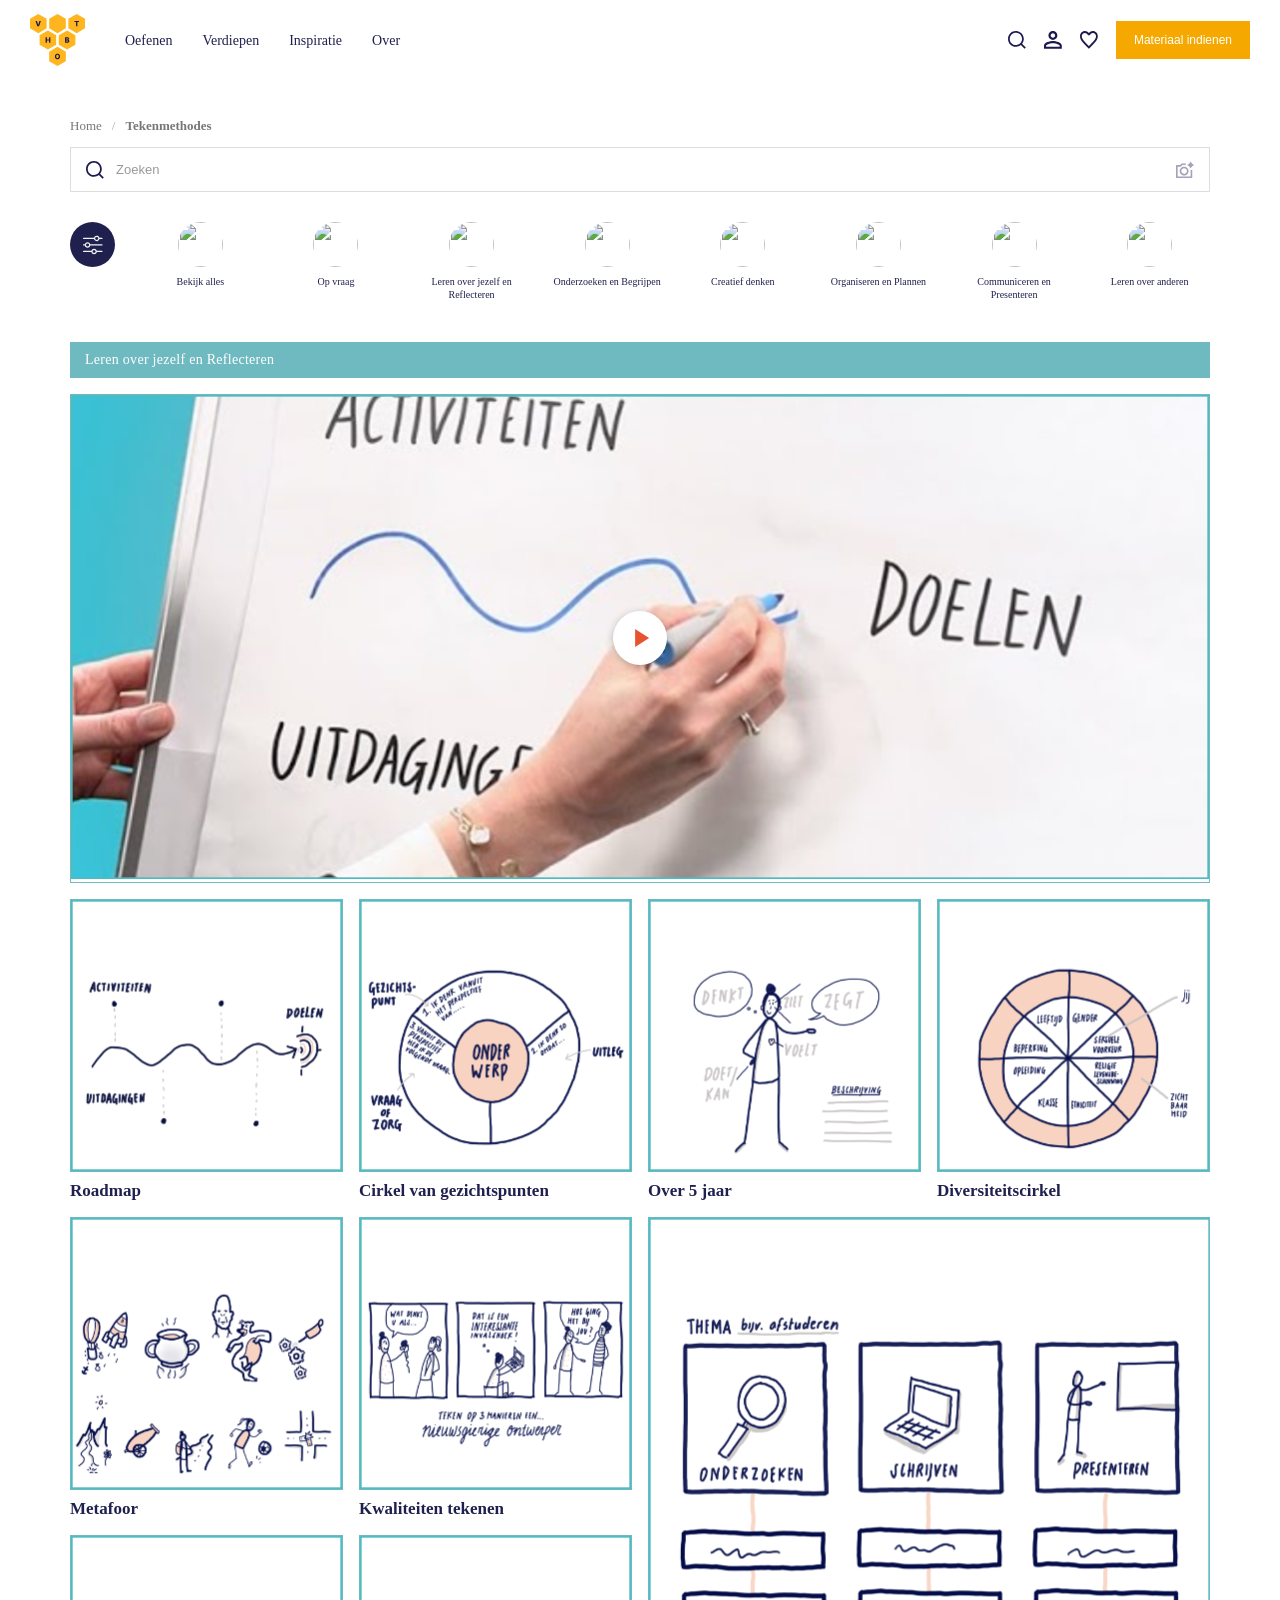
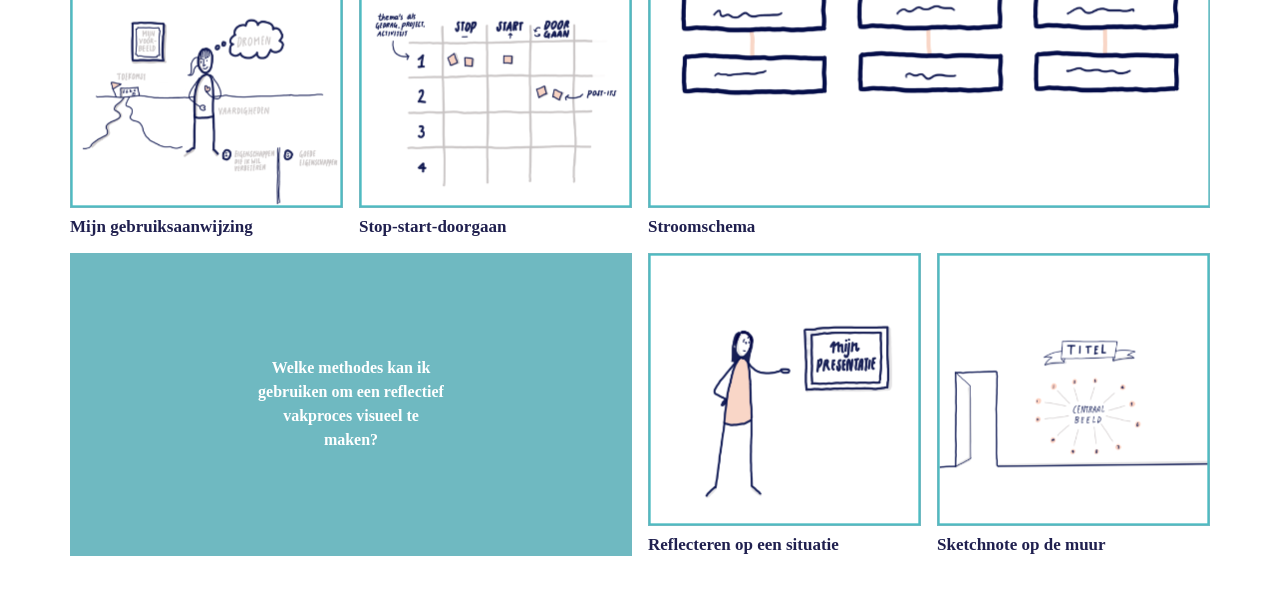
==== index.html @ 5bca2719 "initial" ====
<!doctype html>
<html lang="nl">
  <head>
    <meta charset="UTF-8" />
    <meta name="viewport" content="width=device-width, initial-scale=1.0" />
    <title>Visual Thinking</title>
    <link rel="icon" type="image/x-icon" href="images/favicon.svg">
    <link rel="stylesheet" href="styles/styles.css" />
  </head>
  <body>
    <header>
      <nav>
        <img src="images/logo.svg" alt="Logo van Visual Thinking" />

        <ul>
          <li class="dropdown">
            <a href="#">Oefenen</a>
            <ul class="dropdown-menu">
              <li><a href="#">Tekenmethodes</a></li>
              <li><a href="#">Cursussen</a></li>
            </ul>
          </li>

          <li class="dropdown">
            <a href="#">Verdiepen</a>
            <ul class="dropdown-menu">
              <li><a href="#">Kennisclips</a></li>
              <li><a href="#">Artikelen</a></li>
            </ul>
          </li>

          <li><a href="#">Inspiratie</a></li>
          <li><a href="#">Over</a></li>
        </ul>

        <div class="nav-icons">
          <img src="images/search.svg" alt="Zoeken" />
          <img src="images/person.svg" alt="Profiel" />
          <img src="images/like.svg" alt="Favorieten" />

          <button>Materiaal indienen</button>
        </div>
      </nav>
    </header>

    <main>
      <nav>
        <ul class="breadcrumb">
          <li><a href="#">Home</a></li>
          <li>Tekenmethodes</li>
        </ul>
      </nav>

      <section class="search-section">
        <div class="search-bar">
          <img src="images/search.svg" alt="Zoeken" />
          <input type="text" placeholder="Zoeken" />
          <img src="images/camera.svg" alt="" />
        </div>
      </section>

      <section class="categories">
        <a href="#" class="filter-button">
          <img src="images/filter.svg" alt="" />
        </a>

        <a href="#" class="category">
          <img src="" alt="" />
          <span>Bekijk alles</span>
        </a>

        <a href="#" class="category">
          <img src="" alt="" />
          <span>Op vraag</span>
        </a>

        <a href="#" class="category">
          <img src="" alt="" />
          <span>Leren over jezelf en Reflecteren</span>
        </a>

        <a href="#" class="category">
          <img src="" alt="" />
          <span>Onderzoeken en Begrijpen</span>
        </a>

        <a href="#" class="category">
          <img src="" alt="" />
          <span>Creatief denken</span>
        </a>

        <a href="#" class="category">
          <img src="" alt="" />
          <span>Organiseren en Plannen</span>
        </a>

        <a href="#" class="category">
          <img src="" alt="" />
          <span>Communiceren en Presenteren</span>
        </a>

        <a href="#" class="category">
          <img src="" alt="" />
          <span>Leren over anderen</span>
        </a>
      </section>

      <section class="methodes">
        <h2 class="methodes-titel">Leren over jezelf en Reflecteren</h2>

        <a href="#" class="methodes-video">
          <img
            src="images/video.svg"
            alt="Een hand tekent een roadmap op een flipover"
          />
          <span class="play-knop"></span>
        </a>

        <ul class="methodes-grid">
          <li>
            <a href="#" class="methode">
              <img src="images/roadmap.svg" alt="" />
              <span>Roadmap</span>
            </a>
          </li>
          <li>
            <a href="#" class="methode">
              <img src="images/gezichtspunten.svg" alt="" />
              <span>Cirkel van gezichtspunten</span>
            </a>
          </li>
          <li>
            <a href="#" class="methode">
              <img src="images/over-jaar.svg" alt="" />
              <span>Over 5 jaar</span>
            </a>
          </li>
          <li>
            <a href="#" class="methode">
              <img src="images/diversiteitscirkel.svg" alt="" />
              <span>Diversiteitscirkel</span>
            </a>
          </li>
          <li>
            <a href="#" class="methode">
              <img src="images/metafoor.svg" alt="" />
              <span>Metafoor</span>
            </a>
          </li>
          <li>
            <a href="#" class="methode">
              <img src="images/kwaliteit.svg" alt="" />
              <span>Kwaliteiten tekenen</span>
            </a>
          </li>
          <li class="breed">
            <a href="#" class="methode">
              <img src="images/stroomschema.svg" alt="" />
              <span>Stroomschema</span>
            </a>
          </li>
          <li>
            <a href="#" class="methode">
              <img src="images/gebruiksaanwijzing.svg" alt="" />
              <span>Mijn gebruiksaanwijzing</span>
            </a>
          </li>
          <li>
            <a href="#" class="methode">
              <img src="images/stop-start.svg" alt="" />
              <span>Stop-start-doorgaan</span>
            </a>
          </li>
          <li class="vraag">
            <p>
              Welke methodes kan ik gebruiken om een reflectief vakproces
              visueel te maken?
            </p>
          </li>
          <li>
            <a href="#" class="methode">
              <img src="images/reflecteren.svg" alt="" />
              <span>Reflecteren op een situatie</span>
            </a>
          </li>
          <li>
            <a href="#" class="methode">
              <img src="images/sketchnote.svg" alt="" />
              <span>Sketchnote op de muur</span>
            </a>
          </li>
        </ul>
      </section>
    </main>

    <footer>
      
    </footer>
  </body>
</html>
---- styles/styles.css ----
* {
  box-sizing: border-box;
}

body {
  margin: 0;
}

a {
  text-decoration: none;
  color: inherit;
}

img {
  max-width: 100%;
}

header nav:first-child {
  height: 80px;
  display: flex;
  align-items: center;
  margin: 0 auto;
  padding: 0 30px;
  gap: 40px;
}

header nav:first-child > img {
  width: 55px;
  height: auto;
}

header nav:first-child > ul {
  display: flex;
  align-items: center;
  gap: 30px;
  list-style: none;
  margin: 0;
  padding: 0;
}

header nav:first-child > ul > li {
  position: relative;
}

header nav:first-child > ul > li > a {
  font-size: 14px;
  color: #20204f;
}

header nav:first-child > ul > li > a:hover {
  color: #f5a800;
}

.dropdown-menu {
  display: none;
  position: absolute;
  top: 100%;
  left: -15px;
  min-width: 160px;
  padding: 10px 0;
  margin: 0;
  background-color: white;
  border: 1px solid #ddd;
  z-index: 10;
  list-style: none;
}

.dropdown:hover .dropdown-menu {
  display: block;
}

.dropdown-menu li a {
  display: block;
  padding: 10px 15px;
  font-size: 13px;
}

.dropdown-menu li a:hover {
  background-color: #f1f1f1;
  color: #f5a800;
}

.nav-icons {
  display: flex;
  align-items: center;
  gap: 18px;
  margin-left: auto;
}

.nav-icons img {
  width: 18px;
  height: 18px;
}

.nav-icons button {
  border: none;
  background-color: #f5a800;
  color: white;
  padding: 12px 18px;
  cursor: pointer;
  font-size: 12px;
}

.nav-icons button:hover {
  background-color: #df9500;
}

.breadcrumb {
  display: flex;
  gap: 10px;
  list-style: none;
  padding: 0;
  font-size: 13px;
  color: #777;
}

.breadcrumb li:not(:last-child)::after {
  content: "/";
  margin-left: 10px;
  color: #aaa;
}

.breadcrumb li:last-child {
  font-weight: bold;
}

main {
  max-width: 1200px;
  margin: 0 auto;
  padding: 25px 30px 60px;
}

.search-section {
  margin-bottom: 30px;
}

.search-bar {
  height: 45px;
  display: flex;
  align-items: center;
  border: 1px solid #ddd;
  padding: 0 15px;
}

.search-bar img {
  width: 18px;
  height: 18px;
}

.search-bar input {
  flex: 1;
  border: none;
  outline: none;
  padding: 0 12px;
  font-size: 13px;
  background: transparent;
}

.search-bar input::placeholder {
  color: #999;
}

.categories {
  display: grid;
  grid-template-columns: 55px repeat(8, 1fr);
  align-items: start;
  gap: 15px;
  margin-bottom: 40px;
}

.filter-button {
  width: 45px;
  height: 45px;
  display: flex;
  align-items: center;
  justify-content: center;
  background-color: #20204f;
  border-radius: 50%;
}

.filter-button img {
  width: 20px;
  height: 20px;
}

.category {
  min-height: 80px;
  display: flex;
  flex-direction: column;
  align-items: center;
  text-align: center;
  gap: 8px;
}

.category img {
  width: 45px;
  height: 45px;
  border-radius: 50%;
}

.category span {
  font-size: 10px;
  line-height: 1.3;
  color: #20204f;
}

.category:hover span {
  color: #f5a800;
}

.methodes {
  --teal: #6fb9c1;
  --navy: #20204f;
  --gap: clamp(10px, 1.6vw, 16px);
}

.methodes-titel {
  padding: 10px 15px;
  background: var(--teal);
  color: #fff;
  font-size: 14px;
  font-weight: 400;
  letter-spacing: 0.02em;
}

.methodes-video {
  position: relative;
  display: block;
  margin-top: var(--gap);
  border: 1px solid var(--teal);
  aspect-ratio: 21 / 9;
  overflow: hidden;
}

.play-knop {
  position: absolute;
  top: 50%;
  left: 50%;
  width: clamp(40px, 6vw, 54px);
  aspect-ratio: 1;
  transform: translate(-50%, -50%);
  border-radius: 50%;
  background: #fff;
  box-shadow: 0 2px 8px rgb(0 0 0 / 0.25);
}

.play-knop::after {
  content: "";
  position: absolute;
  top: 50%;
  left: 50%;
  transform: translate(-35%, -50%);
  border-left: 14px solid #e8532f;
  border-top: 9px solid transparent;
  border-bottom: 9px solid transparent;
}

.methodes-grid {
  list-style: none;
  margin: var(--gap) 0 0;
  padding: 0;
  display: grid;
  grid-template-columns: repeat(2, minmax(0, 1fr));
  gap: var(--gap);
}

.methode {
  display: flex;
  flex-direction: column;
  height: 100%;
  color: var(--navy);
}

.methode img {
  width: 100%;
  aspect-ratio: 1;
  object-fit: contain;
  border: 1px solid var(--teal);
}

.methode span {
  margin-top: 8px;
  font-size: clamp(14px, 1.6vw, 17px);
  font-weight: 700;
  line-height: 1.25;
}

.methode:hover span {
  color: #f5a800;
}

.methode:focus-visible img {
  outline: 2px solid var(--navy);
  outline-offset: 2px;
}

.methodes-grid .breed {
  grid-column: 1 / -1;
}

.methodes-grid .breed img {
  height: auto;
  aspect-ratio: auto;
  object-fit: fill;
}

.methodes-grid .vraag {
  grid-column: 1 / -1;
  display: grid;
  place-items: center;
  min-height: 140px;
  padding: 24px;
  background: var(--teal);
  color: #fff;
  text-align: center;
}

.methodes-grid .vraag p {
  margin: 0;
  max-width: 24ch;
  font-size: 16px;
  font-weight: 700;
  line-height: 1.5;
}

@media (min-width: 760px) {
  .methodes-grid {
    grid-template-columns: repeat(4, minmax(0, 1fr));
  }

  .methodes-grid .breed {
    grid-column: 3 / 5;
    grid-row: span 2;
  }

  .methodes-grid .breed img {
    flex: 1;
    min-height: 0;
    height: 100%;
    object-fit: cover;
  }

  .methodes-grid .vraag {
    grid-column: 1 / 3;
    min-height: 0;
  }
}
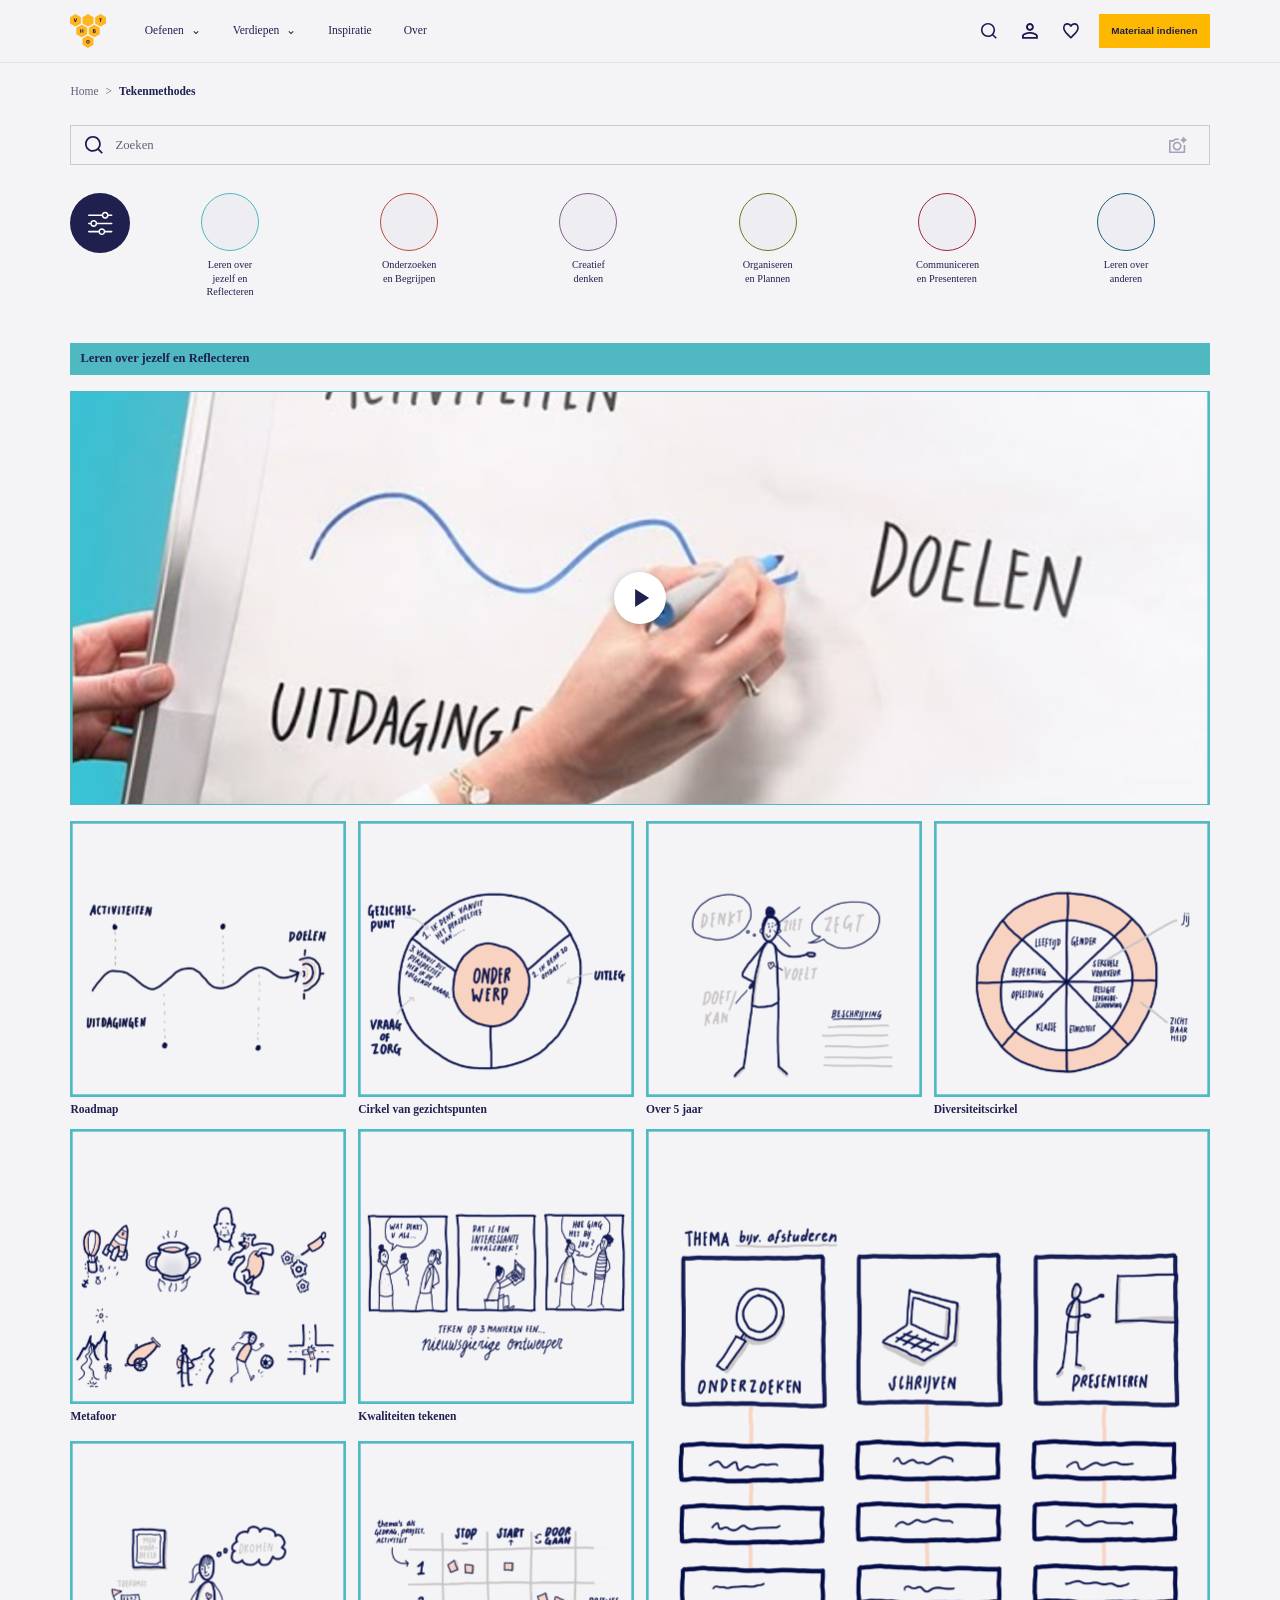
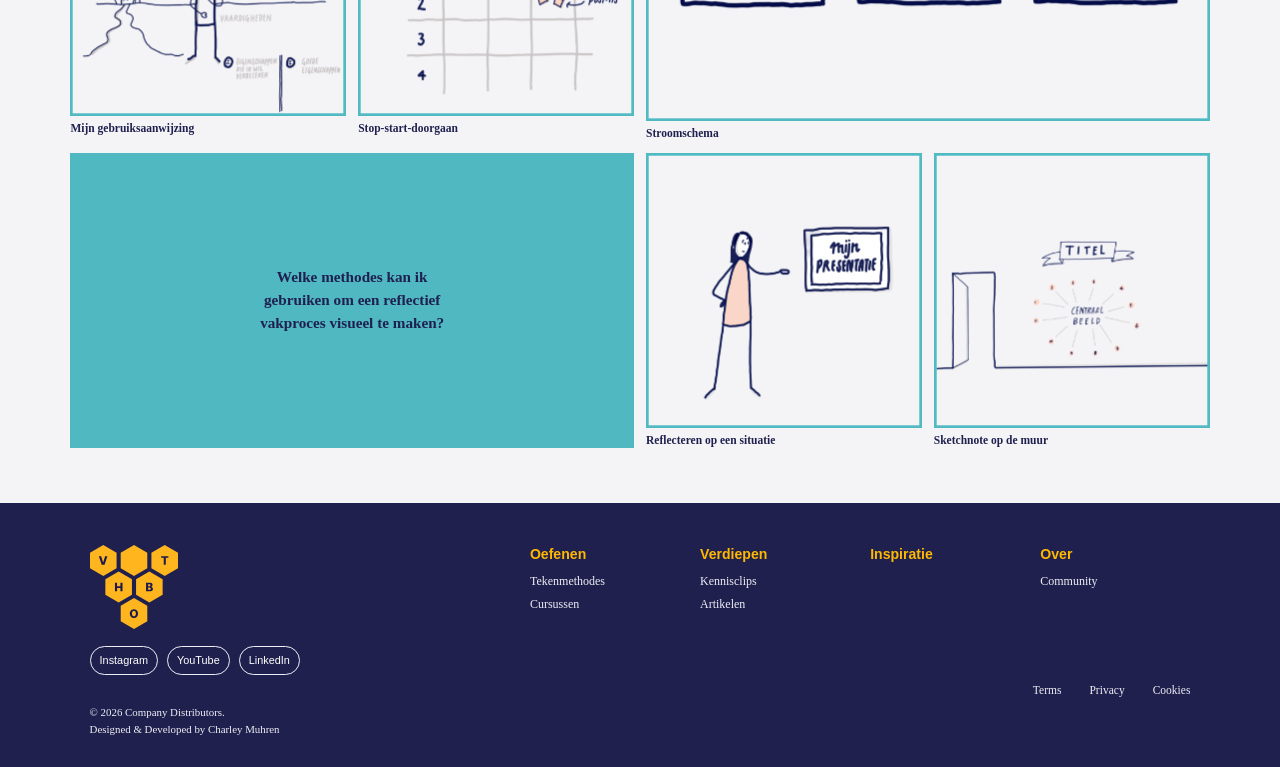
==== commit 7108aa86: "Mobile first + footer" ====
--- a/index.html
+++ b/index.html
@@ -3,18 +3,51 @@
   <head>
     <meta charset="UTF-8" />
     <meta name="viewport" content="width=device-width, initial-scale=1.0" />
-    <title>Visual Thinking</title>
-    <link rel="icon" type="image/x-icon" href="images/favicon.svg">
+    <meta name="description" content="Ontdek tekenmethodes en visuele werkvormen voor Visual Thinking."/>
+    <title>Tekenmethodes</title>
+    <link rel="icon" type="image/svg+xml" href="images/favicon.svg" />
     <link rel="stylesheet" href="styles/styles.css" />
+    <script src="js/script.js" defer></script>
   </head>
+
   <body>
-    <header>
-      <nav>
-        <img src="images/logo.svg" alt="Logo van Visual Thinking" />
-
-        <ul>
+    <header class="header">
+      <nav class="navigation">
+        <a href="#" class="logo">
+          <img src="images/logo.svg" alt="Visual Thinking home" />
+        </a>
+
+        <button class="menu-toggle" type="button" title="Menu openen of sluiten">
+          <span class="menu-icon"></span>
+          <span class="menu-icon"></span>
+          <span class="menu-icon"></span>
+          <span class="menu-label">Menu</span>
+        </button>
+
+        <ul class="mobile-menu">
+          <li>
+            <a href="#">Oefenen</a>
+            <ul>
+              <li><a href="#">Tekenmethodes</a></li>
+              <li><a href="#">Cursussen</a></li>
+            </ul>
+          </li>
+
+          <li>
+            <a href="#">Verdiepen</a>
+            <ul>
+              <li><a href="#">Kennisclips</a></li>
+              <li><a href="#">Artikelen</a></li>
+            </ul>
+          </li>
+
+          <li><a href="#">Inspiratie</a></li>
+          <li><a href="#">Over</a></li>
+        </ul>
+
+        <ul class="desktop-menu">
           <li class="dropdown">
-            <a href="#">Oefenen</a>
+            <a href="#">Oefenen <span class="chevron">⌄</span></a>
             <ul class="dropdown-menu">
               <li><a href="#">Tekenmethodes</a></li>
               <li><a href="#">Cursussen</a></li>
@@ -22,7 +55,7 @@
           </li>
 
           <li class="dropdown">
-            <a href="#">Verdiepen</a>
+            <a href="#">Verdiepen <span class="chevron">⌄</span></a>
             <ul class="dropdown-menu">
               <li><a href="#">Kennisclips</a></li>
               <li><a href="#">Artikelen</a></li>
@@ -34,79 +67,83 @@
         </ul>
 
         <div class="nav-icons">
-          <img src="images/search.svg" alt="Zoeken" />
-          <img src="images/person.svg" alt="Profiel" />
-          <img src="images/like.svg" alt="Favorieten" />
-
-          <button>Materiaal indienen</button>
+          <a class="icon-link" href="#" title="Zoeken">
+            <img src="images/search.svg" alt="" />
+          </a>
+
+          <a class="icon-link" href="#" title="Profiel">
+            <img src="images/person.svg" alt="" />
+          </a>
+
+          <a class="icon-link" href="#" title="Favorieten">
+            <img src="images/like.svg" alt="" />
+          </a>
+
+          <a class="submit-button" href="#">Materiaal indienen</a>
         </div>
       </nav>
     </header>
 
     <main>
-      <nav>
-        <ul class="breadcrumb">
+      <nav class="breadcrumb-nav">
+        <ol class="breadcrumb">
           <li><a href="#">Home</a></li>
           <li>Tekenmethodes</li>
-        </ul>
+        </ol>
       </nav>
 
       <section class="search-section">
-        <div class="search-bar">
-          <img src="images/search.svg" alt="Zoeken" />
-          <input type="text" placeholder="Zoeken" />
-          <img src="images/camera.svg" alt="" />
-        </div>
+        <form class="search-bar" action="#" method="get">
+          <img src="images/search.svg" alt="" />
+
+          <input type="search" name="" placeholder="Zoeken" />
+
+          <button type="button" class="camera-button" title="Zoeken met afbeelding" >
+            <img src="images/camera.svg" alt="" />
+          </button>
+        </form>
       </section>
 
       <section class="categories">
-        <a href="#" class="filter-button">
+        <a href="#" class="filter-button" title="Filters">
           <img src="images/filter.svg" alt="" />
         </a>
 
-        <a href="#" class="category">
-          <img src="" alt="" />
-          <span>Bekijk alles</span>
-        </a>
-
-        <a href="#" class="category">
-          <img src="" alt="" />
-          <span>Op vraag</span>
-        </a>
-
-        <a href="#" class="category">
-          <img src="" alt="" />
-          <span>Leren over jezelf en Reflecteren</span>
-        </a>
-
-        <a href="#" class="category">
-          <img src="" alt="" />
-          <span>Onderzoeken en Begrijpen</span>
-        </a>
-
-        <a href="#" class="category">
-          <img src="" alt="" />
-          <span>Creatief denken</span>
-        </a>
-
-        <a href="#" class="category">
-          <img src="" alt="" />
-          <span>Organiseren en Plannen</span>
-        </a>
-
-        <a href="#" class="category">
-          <img src="" alt="" />
-          <span>Communiceren en Presenteren</span>
-        </a>
-
-        <a href="#" class="category">
-          <img src="" alt="" />
-          <span>Leren over anderen</span>
-        </a>
+        <div class="category-list">
+          <a href="#" class="category">
+            <span class="category-circle" id="reflecteren"></span>
+            <span>Leren over jezelf en Reflecteren</span>
+          </a>
+
+          <a href="#" class="category">
+            <span class="category-circle" id="onderzoeken"></span>
+            <span>Onderzoeken en Begrijpen</span>
+          </a>
+
+          <a href="#" class="category">
+            <span class="category-circle" id="creatief"></span>
+            <span>Creatief denken</span>
+          </a>
+
+          <a href="#" class="category">
+            <span class="category-circle" id="organiseren"></span>
+            <span>Organiseren en Plannen</span>
+          </a>
+
+          <a href="#" class="category">
+            <span class="category-circle" id="communiceren"></span>
+            <span>Communiceren en Presenteren</span>
+          </a>
+
+          <a href="#" class="category">
+            <span class="category-circle" id="anderen"></span>
+            <span>Leren over anderen</span>
+          </a>
+        </div>
       </section>
 
       <section class="methodes">
-        <h2 class="methodes-titel">Leren over jezelf en Reflecteren</h2>
+        <h1 class="methodes-titel">Leren over jezelf en Reflecteren</h1>
 
         <a href="#" class="methodes-video">
           <img
@@ -114,6 +151,7 @@
             alt="Een hand tekent een roadmap op een flipover"
           />
           <span class="play-knop"></span>
+          <span class="visually-hidden">Bekijk de video over reflecteren</span>
         </a>
 
         <ul class="methodes-grid">
@@ -123,66 +161,77 @@
               <span>Roadmap</span>
             </a>
           </li>
+
           <li>
             <a href="#" class="methode">
               <img src="images/gezichtspunten.svg" alt="" />
               <span>Cirkel van gezichtspunten</span>
             </a>
           </li>
+
           <li>
             <a href="#" class="methode">
               <img src="images/over-jaar.svg" alt="" />
               <span>Over 5 jaar</span>
             </a>
           </li>
+
           <li>
             <a href="#" class="methode">
               <img src="images/diversiteitscirkel.svg" alt="" />
               <span>Diversiteitscirkel</span>
             </a>
           </li>
+
           <li>
             <a href="#" class="methode">
               <img src="images/metafoor.svg" alt="" />
               <span>Metafoor</span>
             </a>
           </li>
+
           <li>
             <a href="#" class="methode">
               <img src="images/kwaliteit.svg" alt="" />
               <span>Kwaliteiten tekenen</span>
             </a>
           </li>
+
           <li class="breed">
             <a href="#" class="methode">
               <img src="images/stroomschema.svg" alt="" />
               <span>Stroomschema</span>
             </a>
           </li>
+
           <li>
             <a href="#" class="methode">
               <img src="images/gebruiksaanwijzing.svg" alt="" />
               <span>Mijn gebruiksaanwijzing</span>
             </a>
           </li>
+
           <li>
             <a href="#" class="methode">
               <img src="images/stop-start.svg" alt="" />
               <span>Stop-start-doorgaan</span>
             </a>
           </li>
+
           <li class="vraag">
             <p>
               Welke methodes kan ik gebruiken om een reflectief vakproces
               visueel te maken?
             </p>
           </li>
+
           <li>
             <a href="#" class="methode">
               <img src="images/reflecteren.svg" alt="" />
               <span>Reflecteren op een situatie</span>
             </a>
           </li>
+
           <li>
             <a href="#" class="methode">
               <img src="images/sketchnote.svg" alt="" />
@@ -193,8 +242,52 @@
       </section>
     </main>
 
-    <footer>
-      
+    <footer class="footer">
+      <div class="footer-brand">
+        <a href="#" class="footer-logo">
+          <img src="images/logo.svg" alt="Visual Thinking home" />
+        </a>
+
+        <div class="social-links">
+          <a href="#">Instagram</a>
+          <a href="#">YouTube</a>
+          <a href="#">LinkedIn</a>
+        </div>
+
+        <p class="copyright">
+          © 2026 Company Distributors.<br />
+          Designed &amp; Developed by Charley Muhren
+        </p>
+      </div>
+
+      <nav class="footer-navigation">
+        <div>
+          <h2><a href="#">Oefenen</a></h2>
+          <a href="#">Tekenmethodes</a>
+          <a href="#">Cursussen</a>
+        </div>
+
+        <div>
+          <h2><a href="#">Verdiepen</a></h2>
+          <a href="#">Kennisclips</a>
+          <a href="#">Artikelen</a>
+        </div>
+
+        <div>
+          <h2><a href="#">Inspiratie</a></h2>
+        </div>
+
+        <div>
+          <h2><a href="#">Over</a></h2>
+          <a href="#">Community</a>
+        </div>
+      </nav>
+
+      <div class="footer-legal">
+        <a href="#">Terms</a>
+        <a href="#">Privacy</a>
+        <a href="#">Cookies</a>
+      </div>
     </footer>
   </body>
 </html>
--- a/styles/styles.css
+++ b/styles/styles.css
@@ -1,267 +1,516 @@
-* {
+
+*,
+*::before,
+*::after {
   box-sizing: border-box;
+}
+
+:root {
+  --navy: #20204f;
+  --teal: #4fb8c0;
+  --orange: #ffb800;
+  --white: #ffffff;
+  --page: #f4f4f7;
+  --muted: #62627a;
+  --line: #c9c9d5;
+  --gap: clamp(10px, 1.5vw, 16px);
+}
+
+html {
+  scroll-behavior: smooth;
 }
 
 body {
   margin: 0;
+  background: var(--page);
+  color: var(--navy);
+  font-family: Georgia, "Times New Roman", serif;
+  line-height: 1.5;
 }
 
 a {
+  color: inherit;
   text-decoration: none;
-  color: inherit;
+}
+
+a:hover {
+  text-decoration: underline;
+  text-underline-offset: 3px;
+}
+
+button,
+input {
+  font: inherit;
 }
 
 img {
+  display: block;
   max-width: 100%;
 }
 
-header nav:first-child {
-  height: 80px;
+button:focus-visible,
+a:focus-visible,
+input:focus-visible {
+  outline: 3px solid #087f8c;
+  outline-offset: 4px;
+}
+
+.header {
+  position: relative;
+  z-index: 20;
+  background: var(--page);
+  border-bottom: 1px solid rgb(32 32 79 / 8%);
+}
+
+.navigation {
   display: flex;
   align-items: center;
+  gap: 20px;
+  max-width: 1440px;
+  min-height: 72px;
   margin: 0 auto;
-  padding: 0 30px;
-  gap: 40px;
-}
-
-header nav:first-child > img {
-  width: 55px;
+  padding: 10px 5.5%;
+}
+
+.logo {
+  flex: 0 0 auto;
+}
+
+.logo img {
+  width: 48px;
   height: auto;
 }
 
-header nav:first-child > ul {
-  display: flex;
+.menu-toggle {
+  display: flex;
+  flex-direction: column;
   align-items: center;
-  gap: 30px;
-  list-style: none;
-  margin: 0;
-  padding: 0;
-}
-
-header nav:first-child > ul > li {
-  position: relative;
-}
-
-header nav:first-child > ul > li > a {
-  font-size: 14px;
-  color: #20204f;
-}
-
-header nav:first-child > ul > li > a:hover {
-  color: #f5a800;
-}
-
-.dropdown-menu {
-  display: none;
+  justify-content: center;
+  gap: 5px;
+  width: 48px;
+  height: 48px;
+  margin-left: auto;
+  padding: 8px;
+  border: 0;
+  border-radius: 5px;
+  background: transparent;
+  color: var(--navy);
+  cursor: pointer;
+}
+
+.menu-icon {
+  display: block;
+  width: 30px;
+  height: 2px;
+  border-radius: 2px;
+  background: var(--navy);
+  transform-origin: center;
+  transition:
+    transform 220ms ease,
+    opacity 160ms ease,
+    background-color 220ms ease;
+}
+
+.menu-label {
+  position: absolute;
+  width: 1px;
+  height: 1px;
+  overflow: hidden;
+  clip-path: inset(50%);
+  white-space: nowrap;
+}
+
+.menu-toggle:hover .menu-icon {
+  background: #087f8c;
+}
+
+.menu-toggle.open .menu-icon:first-child {
+  transform: translateY(7px) rotate(45deg);
+}
+
+.menu-toggle.open .menu-icon:nth-child(2) {
+  opacity: 0;
+}
+
+.menu-toggle.open .menu-icon:nth-child(3) {
+  transform: translateY(-7px) rotate(-45deg);
+}
+
+.mobile-menu {
   position: absolute;
   top: 100%;
-  left: -15px;
-  min-width: 160px;
-  padding: 10px 0;
+  right: 0;
+  left: 0;
+  display: flex;
+  flex-direction: column;
+  gap: 17px;
+  max-height: calc(100vh - 72px);
   margin: 0;
-  background-color: white;
-  border: 1px solid #ddd;
-  z-index: 10;
+  padding: 28px 7% 32px;
+  overflow-y: auto;
+  background: var(--navy);
+  color: var(--orange);
   list-style: none;
-}
-
-.dropdown:hover .dropdown-menu {
-  display: block;
-}
-
-.dropdown-menu li a {
-  display: block;
-  padding: 10px 15px;
-  font-size: 13px;
-}
-
-.dropdown-menu li a:hover {
-  background-color: #f1f1f1;
-  color: #f5a800;
+  box-shadow: 0 12px 22px rgb(0 0 0 / 18%);
+  opacity: 0;
+  visibility: hidden;
+  transform: translateY(-10px);
+  transition:
+    opacity 220ms ease,
+    transform 220ms ease,
+    visibility 220ms ease;
+}
+
+.mobile-menu.open {
+  opacity: 1;
+  visibility: visible;
+  transform: translateY(0);
+}
+
+.mobile-menu > li > a {
+  display: inline-block;
+  padding: 3px 0;
+  font-size: 1.05rem;
+  font-weight: 700;
+}
+
+.mobile-menu ul {
+  display: flex;
+  flex-direction: column;
+  gap: 8px;
+  margin: 7px 0 0;
+  padding: 0 0 0 15px;
+  color: var(--white);
+  list-style: none;
+}
+
+.mobile-menu ul a {
+  display: inline-block;
+  padding: 3px 0;
+  font-size: 0.92rem;
+}
+
+.mobile-menu a:hover {
+  color: var(--white);
+}
+
+.desktop-menu {
+  display: none;
 }
 
 .nav-icons {
   display: flex;
   align-items: center;
-  gap: 18px;
+  gap: 17px;
   margin-left: auto;
 }
 
-.nav-icons img {
+.icon-link {
+  display: none;
+  align-items: center;
+  justify-content: center;
+  width: 25px;
+  height: 32px;
+}
+
+.icon-link img {
+  width: 19px;
+  height: 19px;
+}
+
+.submit-button {
+  display: none;
+  align-items: center;
+  justify-content: center;
+  min-height: 38px;
+  padding: 8px 15px;
+  background: var(--orange);
+  color: var(--navy);
+  font-family: Arial, sans-serif;
+  font-size: 0.75rem;
+  font-weight: 700;
+  white-space: nowrap;
+  transition: background-color 180ms ease;
+}
+
+.submit-button:hover {
+  background: #ffd15c;
+  text-decoration: none;
+}
+
+main {
+  width: 100%;
+  max-width: 1280px;
+  margin: 0 auto;
+  padding: 26px 5.5% 64px;
+}
+
+.breadcrumb {
+  display: flex;
+  flex-wrap: wrap;
+  gap: 7px;
+  margin: 0 0 28px;
+  padding: 0;
+  color: var(--muted);
+  font-size: 0.85rem;
+  list-style: none;
+}
+
+.breadcrumb li:not(:last-child)::after {
+  content: ">";
+  margin-left: 7px;
+  color: var(--muted);
+}
+
+.breadcrumb li:last-child {
+  color: var(--navy);
+  font-weight: 700;
+}
+
+.search-section {
+  margin-bottom: 30px;
+}
+
+.search-bar {
+  display: flex;
+  align-items: center;
+  gap: 12px;
+  width: 100%;
+  min-height: 45px;
+  padding: 0 14px;
+  border: 1px solid var(--line);
+  background: transparent;
+}
+
+.search-bar > img,
+.camera-button img {
   width: 18px;
   height: 18px;
-}
-
-.nav-icons button {
-  border: none;
-  background-color: #f5a800;
-  color: white;
-  padding: 12px 18px;
-  cursor: pointer;
-  font-size: 12px;
-}
-
-.nav-icons button:hover {
-  background-color: #df9500;
-}
-
-.breadcrumb {
-  display: flex;
-  gap: 10px;
-  list-style: none;
-  padding: 0;
-  font-size: 13px;
-  color: #777;
-}
-
-.breadcrumb li:not(:last-child)::after {
-  content: "/";
-  margin-left: 10px;
-  color: #aaa;
-}
-
-.breadcrumb li:last-child {
-  font-weight: bold;
-}
-
-main {
-  max-width: 1200px;
-  margin: 0 auto;
-  padding: 25px 30px 60px;
-}
-
-.search-section {
-  margin-bottom: 30px;
-}
-
-.search-bar {
-  height: 45px;
-  display: flex;
-  align-items: center;
-  border: 1px solid #ddd;
-  padding: 0 15px;
-}
-
-.search-bar img {
-  width: 18px;
-  height: 18px;
+  flex: 0 0 auto;
 }
 
 .search-bar input {
   flex: 1;
-  border: none;
-  outline: none;
-  padding: 0 12px;
-  font-size: 13px;
+  min-width: 0;
+  min-height: 42px;
+  padding: 8px 0;
+  border: 0;
   background: transparent;
+  color: var(--navy);
+  font-size: 0.95rem;
 }
 
 .search-bar input::placeholder {
-  color: #999;
+  color: #62627a;
+  opacity: 1;
+}
+
+.camera-button {
+  display: grid;
+  place-items: center;
+  width: 34px;
+  height: 36px;
+  padding: 0;
+  border: 0;
+  background: transparent;
+  cursor: pointer;
 }
 
 .categories {
-  display: grid;
-  grid-template-columns: 55px repeat(8, 1fr);
-  align-items: start;
+  display: flex;
+  align-items: flex-start;
   gap: 15px;
-  margin-bottom: 40px;
+  margin-bottom: 32px;
 }
 
 .filter-button {
-  width: 45px;
-  height: 45px;
-  display: flex;
+  display: flex;
+  flex: 0 0 60px;
   align-items: center;
   justify-content: center;
-  background-color: #20204f;
+  width: 60px;
+  height: 60px;
   border-radius: 50%;
+  background: var(--navy);
 }
 
 .filter-button img {
-  width: 20px;
-  height: 20px;
+  width: 25px;
+  height: 25px;
+  filter: brightness(0) invert(1);
+}
+
+.category-list {
+  display: flex;
+  flex: 1;
+  gap: 17px;
+  overflow-x: auto;
+  padding: 0 0 10px;
+  scrollbar-width: thin;
+  scrollbar-color: var(--line) transparent;
 }
 
 .category {
-  min-height: 80px;
-  display: flex;
+  display: flex;
+  flex: 0 0 86px;
   flex-direction: column;
   align-items: center;
+  gap: 8px;
+  min-width: 0;
   text-align: center;
-  gap: 8px;
-}
-
-.category img {
-  width: 45px;
-  height: 45px;
+}
+
+.category-circle {
+  display: grid;
+  place-items: center;
+  width: 62px;
+  height: 62px;
+  flex: 0 0 auto;
+  border: 1px solid var(--line);
   border-radius: 50%;
-}
-
-.category span {
-  font-size: 10px;
+  background-color: #eeeeF2;
+  background-size: 8px 8px;
+  background-position:
+    0 0,
+    0 4px,
+    4px -4px,
+    -4px 0;
+  transition:
+    transform 180ms ease,
+    border-color 180ms ease;
+}
+
+.category:hover .category-circle {
+  transform: translateY(-3px);
+  border-color: var(--navy);
+}
+
+.category > span:last-child {
+  max-width: 12ch;
+  font-size: 0.75rem;
   line-height: 1.3;
-  color: #20204f;
-}
-
-.category:hover span {
-  color: #f5a800;
+}
+
+.category-all .category-circle {
+  background: var(--navy);
+  border-color: var(--navy);
+}
+
+.filter-circle img {
+  width: 27px;
+  height: 27px;
+  filter: brightness(0) invert(1);
+}
+
+#op-vraag {
+  background-color: #eeeeF2;
+}
+
+#reflecteren {
+  border-color: var(--teal);
+}
+
+#onderzoeken {
+  border-color: #b94c38;
+}
+
+#creatief {
+  border-color: #80608a;
+}
+
+#organiseren {
+  border-color: #707629;
+}
+
+#communiceren {
+  border-color: #9e263c;
+}
+
+#anderen {
+  border-color: #245d7d;
 }
 
 .methodes {
-  --teal: #6fb9c1;
-  --navy: #20204f;
-  --gap: clamp(10px, 1.6vw, 16px);
+  --gap: clamp(10px, 1.5vw, 16px);
 }
 
 .methodes-titel {
-  padding: 10px 15px;
+  margin: 0;
+  padding: 8px 12px;
   background: var(--teal);
-  color: #fff;
-  font-size: 14px;
-  font-weight: 400;
-  letter-spacing: 0.02em;
+  color: var(--navy);
+  font-size: 0.95rem;
+  font-weight: 700;
+  line-height: 1.4;
 }
 
 .methodes-video {
   position: relative;
   display: block;
   margin-top: var(--gap);
+  overflow: hidden;
   border: 1px solid var(--teal);
   aspect-ratio: 21 / 9;
-  overflow: hidden;
+  background: var(--white);
+}
+
+.methodes-video > img {
+  width: 100%;
+  height: 100%;
+  object-fit: cover;
 }
 
 .play-knop {
   position: absolute;
   top: 50%;
   left: 50%;
-  width: clamp(40px, 6vw, 54px);
+  width: 52px;
   aspect-ratio: 1;
+  border-radius: 50%;
+  background: var(--white);
+  box-shadow: 0 2px 8px rgb(0 0 0 / 25%);
   transform: translate(-50%, -50%);
-  border-radius: 50%;
-  background: #fff;
-  box-shadow: 0 2px 8px rgb(0 0 0 / 0.25);
+  transition: transform 180ms ease;
+}
+
+.methodes-video:hover .play-knop {
+  transform: translate(-50%, -50%) scale(1.08);
 }
 
 .play-knop::after {
-  content: "";
   position: absolute;
   top: 50%;
   left: 50%;
-  transform: translate(-35%, -50%);
-  border-left: 14px solid #e8532f;
   border-top: 9px solid transparent;
   border-bottom: 9px solid transparent;
+  border-left: 14px solid var(--navy);
+  content: "";
+  transform: translate(-35%, -50%);
+}
+
+.visually-hidden {
+  position: absolute;
+  width: 1px;
+  height: 1px;
+  padding: 0;
+  margin: -1px;
+  overflow: hidden;
+  clip: rect(0, 0, 0, 0);
+  white-space: nowrap;
+  border: 0;
 }
 
 .methodes-grid {
-  list-style: none;
-  margin: var(--gap) 0 0;
-  padding: 0;
   display: grid;
   grid-template-columns: repeat(2, minmax(0, 1fr));
   gap: var(--gap);
+  margin: var(--gap) 0 0;
+  padding: 0;
+  list-style: none;
+}
+
+.methodes-grid > li {
+  min-width: 0;
 }
 
 .methode {
@@ -276,22 +525,19 @@
   aspect-ratio: 1;
   object-fit: contain;
   border: 1px solid var(--teal);
+  background: transparent;
 }
 
 .methode span {
-  margin-top: 8px;
-  font-size: clamp(14px, 1.6vw, 17px);
+  margin-top: 6px;
+  font-size: 0.82rem;
   font-weight: 700;
-  line-height: 1.25;
+  line-height: 1.3;
 }
 
 .methode:hover span {
-  color: #f5a800;
-}
-
-.methode:focus-visible img {
-  outline: 2px solid var(--navy);
-  outline-offset: 2px;
+  text-decoration: underline;
+  text-underline-offset: 3px;
 }
 
 .methodes-grid .breed {
@@ -299,31 +545,273 @@
 }
 
 .methodes-grid .breed img {
-  height: auto;
-  aspect-ratio: auto;
-  object-fit: fill;
+  aspect-ratio: 2 / 1;
 }
 
 .methodes-grid .vraag {
+  display: grid;
   grid-column: 1 / -1;
-  display: grid;
   place-items: center;
-  min-height: 140px;
+  min-height: 150px;
   padding: 24px;
   background: var(--teal);
-  color: #fff;
+  color: var(--navy);
   text-align: center;
 }
 
 .methodes-grid .vraag p {
+  max-width: 28ch;
   margin: 0;
-  max-width: 24ch;
-  font-size: 16px;
+  font-size: 0.95rem;
   font-weight: 700;
   line-height: 1.5;
 }
 
-@media (min-width: 760px) {
+.footer {
+  display: flex;
+  flex-direction: column;
+  gap: 30px;
+  padding: 32px 7% 26px;
+  background: var(--navy);
+  color: var(--white);
+}
+
+.footer-brand {
+  display: flex;
+  flex-direction: column;
+  align-items: flex-start;
+  gap: 17px;
+}
+
+.footer-logo img {
+  width: 88px;
+  height: auto;
+}
+
+.social-links {
+  display: flex;
+  flex-wrap: wrap;
+  gap: 9px;
+}
+
+.social-links a {
+  display: inline-flex;
+  align-items: center;
+  justify-content: center;
+  min-height: 29px;
+  padding: 5px 9px;
+  border: 1px solid #eeeeF5;
+  border-radius: 20px;
+  color: var(--white);
+  font-family: Arial, sans-serif;
+  font-size: 0.68rem;
+}
+
+.social-links a:hover {
+  background: var(--white);
+  color: var(--navy);
+  text-decoration: none;
+}
+
+.copyright {
+  margin: 12px 0 0;
+  color: #eeeeF5;
+  font-size: 0.68rem;
+  line-height: 1.6;
+}
+
+.footer-navigation {
+  display: grid;
+  grid-template-columns: repeat(2, minmax(0, 1fr));
+  gap: 25px 20px;
+}
+
+.footer-navigation > div {
+  display: flex;
+  flex-direction: column;
+  align-items: flex-start;
+  gap: 5px;
+}
+
+.footer-navigation h2 {
+  margin: 0 0 2px;
+  color: var(--orange);
+  font-family: Arial, sans-serif;
+  font-size: 0.88rem;
+  line-height: 1.4;
+}
+
+.footer-navigation a:not(h2 a) {
+  color: #eeeeF5;
+  font-size: 0.75rem;
+}
+
+.footer-navigation a:hover,
+.footer-legal a:hover {
+  color: var(--orange);
+}
+
+.footer-legal {
+  display: flex;
+  flex-wrap: wrap;
+  gap: 20px;
+  color: #eeeeF5;
+  font-size: 0.72rem;
+}
+
+@media (prefers-reduced-motion: reduce) {
+  *,
+  *::before,
+  *::after {
+    scroll-behavior: auto !important;
+    transition-duration: 0.01ms !important;
+    animation-duration: 0.01ms !important;
+    animation-iteration-count: 1 !important;
+  }
+}
+
+@media (min-width: 700px) {
+  .navigation {
+    min-height: 76px;
+    gap: clamp(18px, 3vw, 42px);
+    padding-right: 5.5%;
+    padding-left: 5.5%;
+  }
+
+  .logo img {
+    width: 43px;
+  }
+
+  .menu-toggle,
+  .mobile-menu {
+    display: none;
+  }
+
+  .desktop-menu {
+    display: flex;
+    align-items: center;
+    gap: clamp(18px, 3vw, 42px);
+    margin: 0;
+    padding: 0;
+    list-style: none;
+  }
+
+  .desktop-menu > li {
+    position: relative;
+  }
+
+  .desktop-menu > li > a {
+    display: inline-block;
+    padding: 12px 0;
+    font-size: 0.78rem;
+  }
+
+  .chevron {
+    margin-left: 4px;
+    font-family: Arial, sans-serif;
+  }
+
+  .dropdown-menu {
+    position: absolute;
+    top: 100%;
+    left: -14px;
+    z-index: 30;
+    min-width: 170px;
+    margin: 0;
+    padding: 8px 0;
+    border: 1px solid var(--line);
+    background: var(--white);
+    box-shadow: 0 8px 18px rgb(0 0 0 / 10%);
+    list-style: none;
+    opacity: 0;
+    visibility: hidden;
+    transform: translateY(6px);
+    transition:
+      opacity 160ms ease,
+      transform 160ms ease,
+      visibility 160ms ease;
+  }
+
+  .dropdown:hover .dropdown-menu,
+  .dropdown:focus-within .dropdown-menu {
+    opacity: 1;
+    visibility: visible;
+    transform: translateY(0);
+  }
+
+  .dropdown-menu a {
+    display: block;
+    padding: 8px 14px;
+    font-size: 0.78rem;
+  }
+
+  .dropdown-menu a:hover {
+    background: var(--page);
+    color: #08717b;
+  }
+
+  .nav-icons {
+    gap: clamp(10px, 1.5vw, 20px);
+  }
+
+  .icon-link {
+    display: flex;
+  }
+
+  .submit-button {
+    display: inline-flex;
+    font-size: 0.68rem;
+    padding: 8px 12px;
+  }
+
+  main {
+    padding-top: 24px;
+  }
+
+  .breadcrumb {
+    margin-bottom: 25px;
+    font-size: 0.72rem;
+  }
+
+  .search-section {
+    margin-bottom: 28px;
+  }
+
+  .categories {
+    gap: 16px;
+    margin-bottom: 32px;
+  }
+
+  .filter-button {
+    display: flex;
+  }
+
+  .category-list {
+    display: grid;
+    grid-template-columns: repeat(6, minmax(0, 1fr));
+    gap: 12px;
+    overflow: visible;
+  }
+
+  .category {
+    flex-basis: auto;
+    gap: 7px;
+  }
+
+  .category-circle {
+    width: clamp(48px, 5.5vw, 64px);
+    height: clamp(48px, 5.5vw, 64px);
+  }
+
+  .category > span:last-child {
+    font-size: clamp(0.62rem, 0.8vw, 0.72rem);
+  }
+
+  .methodes-titel {
+    padding: 7px 10px;
+    font-size: 0.78rem;
+  }
+
   .methodes-grid {
     grid-template-columns: repeat(4, minmax(0, 1fr));
   }
@@ -333,15 +821,121 @@
     grid-row: span 2;
   }
 
+  .methodes-grid .breed .methode {
+    height: 100%;
+  }
+
   .methodes-grid .breed img {
     flex: 1;
     min-height: 0;
-    height: 100%;
-    object-fit: cover;
+    aspect-ratio: auto;
+    object-fit: contain;
   }
 
   .methodes-grid .vraag {
     grid-column: 1 / 3;
     min-height: 0;
   }
-}+
+  .methode span {
+    margin-top: 5px;
+    font-size: clamp(0.68rem, 0.9vw, 0.82rem);
+  }
+
+  .footer {
+    display: grid;
+    grid-template-columns: minmax(180px, 1.3fr) 2fr;
+    align-items: start;
+    gap: 30px 7%;
+    padding: 40px 7% 25px;
+  }
+
+  .footer-brand {
+    grid-row: span 2;
+  }
+
+  .footer-navigation {
+    grid-template-columns: repeat(4, minmax(0, 1fr));
+    gap: 20px;
+  }
+
+  .footer-legal {
+    justify-content: flex-end;
+    gap: 28px;
+  }
+}
+
+@media (min-width: 1050px) {
+  .navigation {
+    min-height: 62px;
+    padding-top: 8px;
+    padding-bottom: 8px;
+  }
+
+  .logo img {
+    width: 36px;
+  }
+
+  .desktop-menu {
+    gap: 32px;
+  }
+
+  .desktop-menu > li > a {
+    font-size: 0.72rem;
+  }
+
+  .nav-icons {
+    gap: 16px;
+  }
+
+  .nav-icons img {
+    width: 16px;
+    height: 16px;
+  }
+
+  .submit-button {
+    min-height: 34px;
+    padding: 7px 12px;
+    font-size: 0.62rem;
+  }
+
+  main {
+    padding-top: 20px;
+    padding-bottom: 55px;
+  }
+
+  .search-bar {
+    min-height: 40px;
+  }
+
+  .search-bar input {
+    min-height: 38px;
+    font-size: 0.8rem;
+  }
+
+  .categories {
+    margin-bottom: 35px;
+  }
+
+  .category-list {
+    grid-template-columns: repeat(6, minmax(0, 1fr));
+  }
+
+  .category-circle {
+    width: 58px;
+    height: 58px;
+  }
+
+  .methodes-grid {
+    gap: 12px;
+  }
+
+  .methodes-video {
+    aspect-ratio: 2.75 / 1;
+  }
+
+  .footer {
+    grid-template-columns: minmax(230px, 1.1fr) 2fr;
+    padding: 42px max(7%, calc((100% - 1120px) / 2)) 28px;
+  }
+}
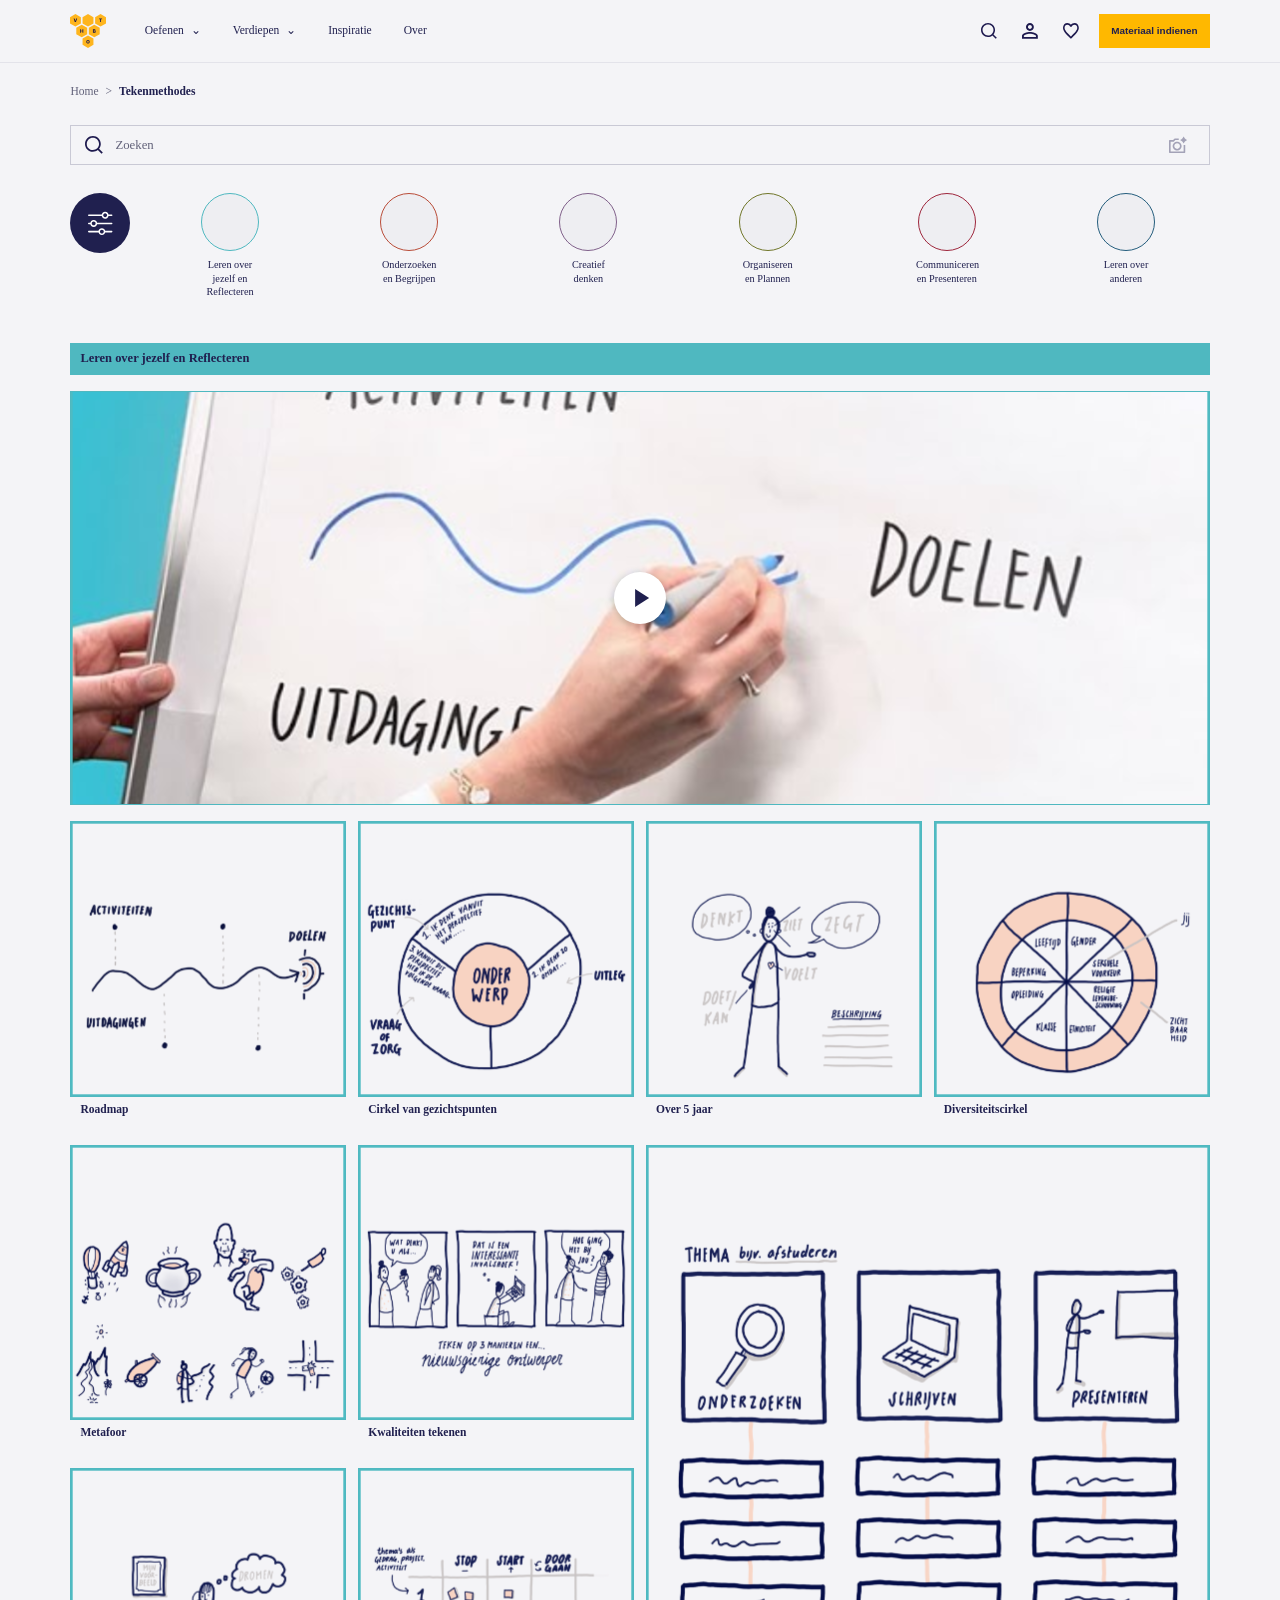
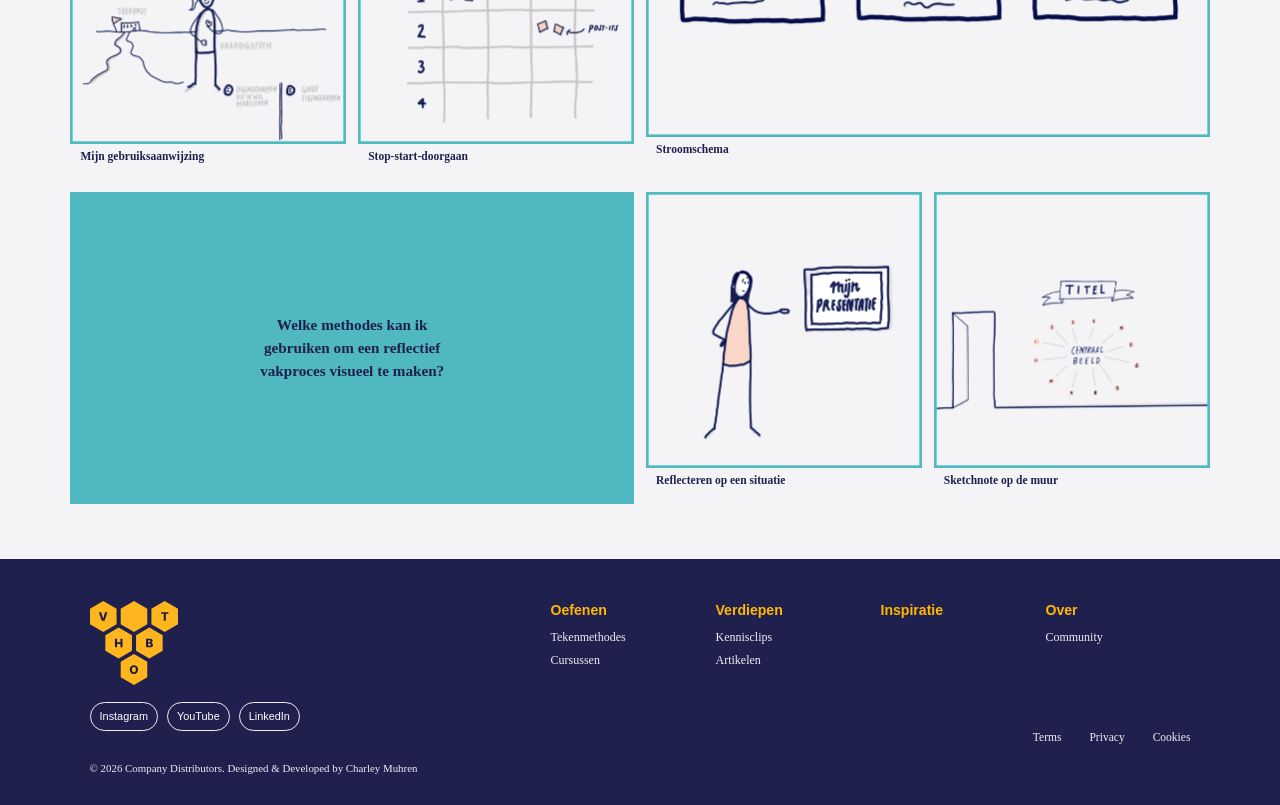
==== commit 137c1fe5: ".." ====
--- a/index.html
+++ b/index.html
@@ -3,9 +3,9 @@
   <head>
     <meta charset="UTF-8" />
     <meta name="viewport" content="width=device-width, initial-scale=1.0" />
-    <meta name="description" content="Ontdek tekenmethodes en visuele werkvormen voor Visual Thinking."/>
+    <meta name="description" content="Ontdek tekenmethodes en visuele werkvormen voor Visual Thinking." />
     <title>Tekenmethodes</title>
-    <link rel="icon" type="image/svg+xml" href="images/favicon.svg" />
+    <!-- <link rel="icon" type="image/svg+xml" href="images/favicon.svg" /> -->
     <link rel="stylesheet" href="styles/styles.css" />
     <script src="js/script.js" defer></script>
   </head>
@@ -17,7 +17,11 @@
           <img src="images/logo.svg" alt="Visual Thinking home" />
         </a>
 
-        <button class="menu-toggle" type="button" title="Menu openen of sluiten">
+        <button
+          class="menu-toggle"
+          type="button"
+          title="Menu openen of sluiten"
+        >
           <span class="menu-icon"></span>
           <span class="menu-icon"></span>
           <span class="menu-icon"></span>
@@ -98,7 +102,11 @@
 
           <input type="search" name="" placeholder="Zoeken" />
 
-          <button type="button" class="camera-button" title="Zoeken met afbeelding" >
+          <button
+            type="button"
+            class="camera-button"
+            title="Zoeken met afbeelding"
+          >
             <img src="images/camera.svg" alt="" />
           </button>
         </form>
@@ -255,8 +263,8 @@
         </div>
 
         <p class="copyright">
-          © 2026 Company Distributors.<br />
-          Designed &amp; Developed by Charley Muhren
+          © 2026 Company Distributors. Designed &amp; Developed by Charley
+          Muhren
         </p>
       </div>
 
--- a/styles/styles.css
+++ b/styles/styles.css
@@ -1,4 +1,3 @@
-
 *,
 *::before,
 *::after {
@@ -199,10 +198,7 @@
 }
 
 .nav-icons {
-  display: flex;
-  align-items: center;
-  gap: 17px;
-  margin-left: auto;
+  display: none;
 }
 
 .icon-link {
@@ -517,10 +513,18 @@
   display: flex;
   flex-direction: column;
   height: 100%;
+  min-width: 0;
+  padding: 0 0 10px;
+  border-bottom: 6px solid transparent;
+  background-color: transparent;
   color: var(--navy);
+  transition:
+    background-color 180ms ease,
+    border-color 180ms ease;
 }
 
 .methode img {
+  display: block;
   width: 100%;
   aspect-ratio: 1;
   object-fit: contain;
@@ -528,24 +532,56 @@
   background: transparent;
 }
 
+.methode:hover,
+.methode:focus-visible {
+  background-color: #e7e6e4;
+  border-bottom-color: var(--orange);
+  text-decoration: none;
+}
+
 .methode span {
   margin-top: 6px;
+  padding: 0 10px;
   font-size: 0.82rem;
   font-weight: 700;
   line-height: 1.3;
 }
 
-.methode:hover span {
+.methode:hover span,
+.methode:focus-visible span {
   text-decoration: underline;
   text-underline-offset: 3px;
 }
 
 .methodes-grid .breed {
   grid-column: 1 / -1;
+  min-width: 0;
+}
+
+.methodes-grid .breed .methode {
+  display: flex;
+  flex-direction: column;
+  width: 100%;
+  height: 100%;
+  min-width: 0;
+  overflow: hidden;
+  padding-bottom: 10px;
 }
 
 .methodes-grid .breed img {
-  aspect-ratio: 2 / 1;
+  display: block;
+  width: 100%;
+  height: auto;
+  min-width: 0;
+  aspect-ratio: auto;
+  flex: none;
+  object-fit: contain;
+  border: 1px solid var(--teal);
+  background: transparent;
+}
+
+.methodes-grid .breed .methode span {
+  padding: 0 10px;
 }
 
 .methodes-grid .vraag {
@@ -751,7 +787,10 @@
   }
 
   .nav-icons {
+    display: flex;
+    align-items: center;
     gap: clamp(10px, 1.5vw, 20px);
+    margin-left: auto;
   }
 
   .icon-link {
@@ -822,12 +861,19 @@
   }
 
   .methodes-grid .breed .methode {
+    display: flex;
+    flex-direction: column;
+    width: 100%;
     height: 100%;
+    min-width: 0;
   }
 
   .methodes-grid .breed img {
-    flex: 1;
+    display: block;
+    width: 100%;
+    height: auto;
     min-height: 0;
+    flex: none;
     aspect-ratio: auto;
     object-fit: contain;
   }
@@ -935,7 +981,7 @@
   }
 
   .footer {
-    grid-template-columns: minmax(230px, 1.1fr) 2fr;
+    grid-template-columns: minmax(230px, 1.2fr) 2fr;
     padding: 42px max(7%, calc((100% - 1120px) / 2)) 28px;
   }
 }
